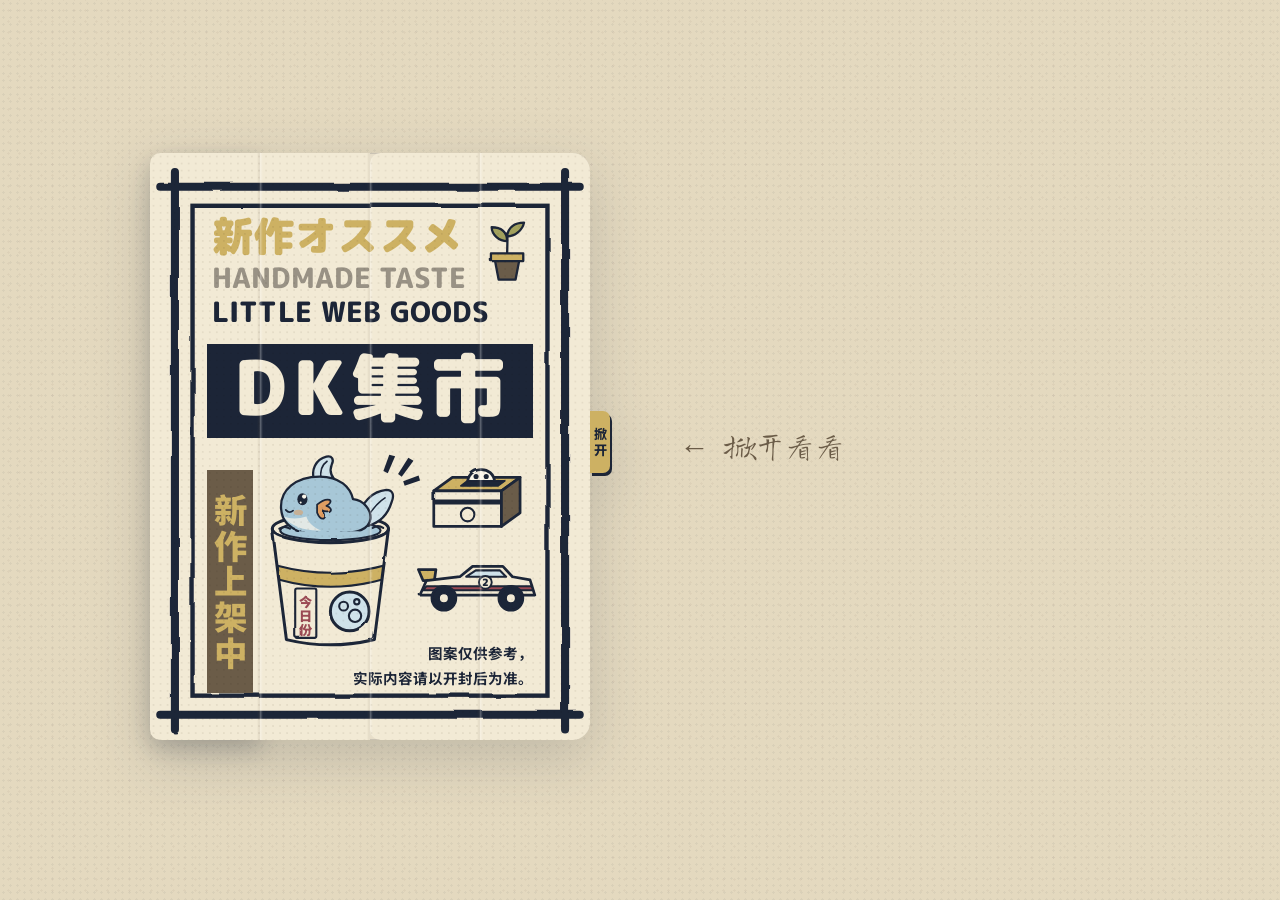
==== site/index.html @ 664a1b5d "Redraw ZUZU cuter: big shiny eye, small smile, blush, softer gill Co-Authored-By: Claude Opus 5.5 <n" ====
<!doctype html>
<html lang="zh-CN">
<head>
<meta charset="utf-8">
<meta name="viewport" content="width=device-width, initial-scale=1, viewport-fit=cover">
<title>DK集市</title>
<meta name="description" content="ZUZU · 庭院日和、冒冒 Peekala、二呜兄弟 · 赛道竞速。">
<meta name="theme-color" content="#E4D9BF">
<meta property="og:type" content="website">
<meta property="og:title" content="DK集市">
<meta property="og:description" content="ZUZU · 庭院日和、冒冒 Peekala、二呜兄弟 · 赛道竞速。">
<link rel="icon" href="favicon.svg" type="image/svg+xml">
<link rel="preconnect" href="https://fonts.googleapis.com">
<link rel="preconnect" href="https://fonts.gstatic.com" crossorigin>
<link rel="stylesheet" href="https://fonts.googleapis.com/css2?family=M+PLUS+Rounded+1c:wght@500;800;900&family=Noto+Sans+SC:wght@400;500;700;900&family=Long+Cang&family=IBM+Plex+Mono:wght@500&display=swap">
<link rel="stylesheet" href="assets/dk.css">
<script src="assets/dk.js" defer></script>
</head>
<body>
<!-- drawings shared by the cover strips and the shelf -->
<svg width="0" height="0" style="position:absolute" aria-hidden="true" focusable="false">
  <defs>
    <filter id="rough" x="-5%" y="-5%" width="110%" height="110%">
      <feTurbulence type="fractalNoise" baseFrequency="0.035" numOctaves="2" seed="7"/>
      <feDisplacementMap in="SourceGraphic" scale="2.2"/>
    </filter>
    <clipPath id="cupclip"><rect x="-20" y="-80" width="200" height="117"/></clipPath>

    <symbol id="mudkip" viewBox="0 0 200 140">
      <g class="s-ink" stroke-width="3.4" stroke-linejoin="round" stroke-linecap="round">
        <path class="f-water2" d="M142 100 C146 78 162 60 184 58 C194 58 196 66 192 76 C186 96 172 108 156 112 Z"/>
        <path class="f-none" stroke-width="2.4" d="M156 98 C164 86 172 76 182 70"/>
        <path class="f-water2" d="M76 46 C70 28 78 12 94 8 C102 6 106 12 102 20 C98 30 102 40 112 48 Z"/>
        <path class="f-none" stroke-width="2.4" d="M86 42 C84 30 88 20 95 15"/>
        <rect class="f-water" x="60" y="110" width="20" height="18" rx="9"/>
        <rect class="f-water" x="96" y="112" width="20" height="16" rx="8"/>
        <rect class="f-water" x="126" y="108" width="20" height="16" rx="8"/>
        <path class="f-water" d="M26 86 C24 58 48 38 84 38 C114 38 130 54 134 72 C150 74 162 88 160 102 C158 116 140 124 118 122 C100 126 70 128 54 120 C36 114 27 102 26 86 Z"/>
        <path class="f-white" stroke="none" d="M30 98 C40 112 60 120 86 119 C74 114 66 106 64 98 C52 102 40 102 30 98 Z" opacity=".7"/>
        <path class="f-gill" stroke-width="2.6" d="M80 80 C86 75 93 71 99 73 C102 75 99 80 94 82 C100 84 103 88 99 91 C95 93 91 91 89 90 C92 94 94 98 90 101 C86 102 82 97 80 92 Z"/>
        <ellipse class="f-gill" stroke="none" cx="52" cy="92" rx="7" ry="4.2" opacity=".55"/>
        <ellipse class="f-ink" stroke="none" cx="58" cy="72" rx="7.6" ry="9"/>
        <circle class="f-white" stroke="none" cx="60.6" cy="68" r="3.2"/>
        <circle class="f-white" stroke="none" cx="55.4" cy="77" r="1.5"/>
        <path class="f-none" stroke-width="2.6" d="M33 88 Q38 94 44 89"/>
      </g>
    </symbol>


    <symbol id="car" viewBox="0 0 160 84">
      <g class="s-ink" stroke-width="3.4" stroke-linejoin="round" stroke-linecap="round">
        <path class="f-must" d="M14 36 L8 22 L30 22 L28 36 Z"/>
        <path class="f-paper" d="M10 54 L18 36 L60 31 L76 18 L114 18 L126 31 L148 35 L154 54 Z"/>
        <path class="f-water2" stroke-width="2.6" d="M68 31 L80 23 L110 23 L118 31 Z"/>
        <path class="f-bean" stroke-width="2.4" d="M18 43 L150 43 L152 48 L14 48 Z"/>
        <circle class="f-paper" stroke-width="2.4" cx="92" cy="38" r="8"/>
        <text x="92" y="42.5" text-anchor="middle" class="f-ink" stroke="none" style="font:900 12px var(--f-round)">2</text>
        <circle class="f-ink" cx="40" cy="58" r="15"/><circle class="f-paper" stroke-width="2" cx="40" cy="58" r="6"/>
        <circle class="f-ink" cx="124" cy="58" r="15"/><circle class="f-paper" stroke-width="2" cx="124" cy="58" r="6"/>
      </g>
    </symbol>

    <symbol id="matchpeek" viewBox="0 0 130 100">
      <g class="s-ink" stroke-width="3.2" stroke-linejoin="round" stroke-linecap="round">
        <path class="f-must" d="M8 46 L30 30 L110 30 L88 46 Z"/>
        <path class="f-white" d="M48 39 C46 16 80 14 80 37 Z"/>
        <circle class="f-ink" stroke="none" cx="58" cy="29" r="3"/><circle class="f-ink" stroke="none" cx="70" cy="29" r="3"/>
        <path class="f-ink" stroke-width="2" d="M40 40 L48 34 L92 34 L84 40 Z"/>
        <path class="f-paper" d="M8 46 H88 V88 H8 Z"/>
        <path class="f-ink" stroke="none" d="M8 56 H88 V62 H8 Z"/>
        <circle class="f-paper" stroke-width="2.4" cx="48" cy="74" r="8"/>
        <path class="f-umber" d="M88 46 L110 30 V72 L88 88 Z"/>
      </g>
    </symbol>

    <symbol id="sprout" viewBox="0 0 60 84">
      <g class="s-ink" stroke-width="3" stroke-linejoin="round" stroke-linecap="round">
        <path class="f-none" d="M30 50 C30 38 31 30 30 20"/>
        <path class="f-leaf" d="M30 30 C20 30 10 22 10 12 C22 12 30 18 30 30 Z"/>
        <path class="f-leaf" d="M30 24 C40 24 50 16 52 6 C40 6 31 12 30 24 Z"/>
        <path class="f-umber" d="M14 54 H46 L41 80 H19 Z"/>
        <path class="f-must" d="M9 46 H51 V56 H9 Z"/>
      </g>
    </symbol>

    <symbol id="sprout-only" viewBox="0 0 60 60">
      <g class="s-ink" stroke-width="3" stroke-linejoin="round" stroke-linecap="round">
        <path class="f-none" d="M30 60 C30 46 31 36 30 24"/>
        <path class="f-leaf" d="M30 36 C20 36 10 28 10 18 C22 18 30 24 30 36 Z"/>
        <path class="f-leaf" d="M30 30 C40 30 50 22 52 12 C40 12 31 18 30 30 Z"/>
      </g>
    </symbol>
  </defs>
</svg>

<main class="wrap">
  <h1 class="sr">DK集市</h1>

  <div class="pad">
    <div class="stage" id="stage">
      <div class="inside" id="inside" inert>
        <ol aria-label="作品">
              <li><button class="pick" type="button" data-key="zuzu" aria-pressed="false"><span class="ico"><svg viewBox="0 0 200 140" aria-hidden="true"><use href="#mudkip"/></svg></span><span><b>庭院日和</b><small>ZUZU</small></span></button></li>
              <li><button class="pick" type="button" data-key="x" aria-pressed="false"><span class="ico"><svg viewBox="0 0 130 100" aria-hidden="true"><use href="#matchpeek"/></svg></span><span><b>冒冒</b><small>PEEKALA</small></span></button></li>
              <li><button class="pick" type="button" data-key="2w" aria-pressed="false"><span class="ico"><svg viewBox="0 0 160 84" aria-hidden="true"><use href="#car"/></svg></span><span><b>二呜兄弟</b><small>RACING</small></span></button></li>
        </ol>
      </div>

      <div class="cover" id="cover">
            <div class="art" id="cover-art" aria-hidden="true">
              <svg class="frame" viewBox="0 0 300 400" preserveAspectRatio="none">
                <g class="rough s-ink f-none" stroke-linecap="round">
                  <path stroke-width="5.5" d="M7 23 H293 M17 13 V393 M283 13 V393 M7 383 H293"/>
                  <rect stroke-width="3" x="29" y="36" width="242" height="334"/>
                </g>
              </svg>
              <p class="a-kicker">新作オススメ</p>
              <p class="a-en1">HANDMADE TASTE</p>
              <p class="a-en2">LITTLE WEB GOODS</p>
              <svg class="a-sprout rough" viewBox="0 0 60 84"><use href="#sprout"/></svg>
              <div class="a-banner"><b>DK集市</b></div>
              <div class="a-tag">新作上架中</div>
              <svg class="a-burst" viewBox="0 0 60 50"><g class="f-ink"><path d="M6 30 L14 8 L22 10 L12 33 Z"/><path d="M26 34 L40 12 L47 16 L31 38 Z"/><path d="M33 44 L54 36 L56 43 L35 50 Z"/></g></svg>
              <svg class="a-cup rough" viewBox="0 -60 160 235">
                <g class="s-ink" stroke-width="3.4" stroke-linejoin="round" stroke-linecap="round">
                  <ellipse class="f-paper" cx="80" cy="34" rx="66" ry="16"/>
                  <ellipse class="f-water" stroke-width="2.4" cx="80" cy="36" rx="57" ry="11"/>
                  <g clip-path="url(#cupclip)"><use class="a-zz" href="#mudkip" x="4" y="-54" width="152" height="106"/></g>
                  <path class="f-none" stroke-width="2.4" d="M22 34 q6 -4 12 0 M128 33 q6 -4 12 0"/>
                  <path class="f-paper" d="M14 34 A66 16 0 0 0 146 34 L130 160 Q80 172 30 160 Z"/>
                  <path class="f-must" stroke-width="2.4" d="M20 76 Q80 92 140 76 L138 92 Q80 108 22 92 Z"/>
                  <rect class="f-paper" stroke-width="2.4" x="40" y="102" width="24" height="56" rx="2"/>
                  <text x="52" y="108" class="f-bean" stroke="none" style="writing-mode:vertical-rl;font:900 15px var(--f-cn);letter-spacing:1px">今日份</text>
                  <circle class="f-water2" cx="102" cy="128" r="22"/>
                  <circle class="f-none" stroke-width="2.4" cx="95" cy="122" r="5"/>
                  <circle class="f-none" stroke-width="2.4" cx="108" cy="133" r="7"/>
                  <circle class="f-none" stroke-width="2.4" cx="110" cy="117" r="3"/>
                </g>
              </svg>
              <svg class="a-match rough" viewBox="0 0 130 100">
                <g class="s-ink" stroke-width="3.2" stroke-linejoin="round" stroke-linecap="round">
                  <path class="f-must" d="M8 46 L30 30 L110 30 L88 46 Z"/>
                  <g class="a-head"><path class="f-white" d="M48 39 C46 16 80 14 80 37 Z"/>
                  <g class="a-eyes"><circle class="f-ink" stroke="none" cx="58" cy="29" r="3"/><circle class="f-ink" stroke="none" cx="70" cy="29" r="3"/></g></g>
                  <path class="f-ink" stroke-width="2" d="M40 40 L48 34 L92 34 L84 40 Z"/>
                  <path class="f-paper" d="M8 46 H88 V88 H8 Z"/>
                  <path class="f-ink" stroke="none" d="M8 56 H88 V62 H8 Z"/>
                  <circle class="f-paper" stroke-width="2.4" cx="48" cy="74" r="8"/>
                  <path class="f-umber" d="M88 46 L110 30 V72 L88 88 Z"/>
                </g>
              </svg>
              <svg class="a-car rough" viewBox="0 0 160 84"><use href="#car"/></svg>
              <p class="a-fine"><span>图案仅供参考，</span><span>实际内容请以开封后为准。</span></p>
              <span class="a-crease" style="left:25%"></span>
              <span class="a-crease" style="left:50%"></span>
              <span class="a-crease" style="left:75%"></span>
            </div>
      </div>
      <button class="pull" id="pull" type="button" aria-controls="inside" aria-expanded="false" aria-label="掀开"><span class="pf" aria-hidden="true">掀开</span><span class="pb" aria-hidden="true">合上</span></button>
    </div>
  </div>

  <section class="info" id="info" aria-live="polite">
    <p class="idle" id="idle"><span class="left">← </span><span class="up">↑ </span>掀开看看</p>
    <div class="detail" id="detail" hidden>
      <button class="goback" id="back" type="button">← 返回</button>
      <p class="no" id="i-no">No.01 / 03</p>
      <h2 id="i-name">庭院日和</h2>
      <p class="en" id="i-en">ZUZU · GARDEN DAYS</p>
      <p class="desc" id="i-desc"></p>
      <ul class="chips" id="i-chips"></ul>
      <a class="go" id="i-link" href="https://zuzu.usdts.de" target="_blank" rel="noopener"><b>开封</b><span id="i-host">zuzu.usdts.de ↗</span></a>
    </div>
    <noscript>
      <div class="nojs">
        <a class="go" href="https://zuzu.usdts.de"><b>庭院日和</b><span>zuzu.usdts.de ↗</span></a>
        <a class="go" href="https://x.usdts.de"><b>冒冒</b><span>x.usdts.de ↗</span></a>
        <a class="go" href="https://2w.usdts.de"><b>二呜兄弟</b><span>2w.usdts.de ↗</span></a>
      </div>
    </noscript>
  </section>
</main>
</body>
</html>
---- site/assets/dk.css ----
/* Layout: one screen — a folding pad cover on the left, the picked project's info beside it. */
:root {
  /* color: retro package print, single deliberate light look */
  --table: #E4D9BF;
  --paper: #F2EAD5;
  --kraft: #D5BE8F;
  --ink: #1C2537;
  --ink-2: #27324B;
  --mustard: #CDB163;
  --gray: #999285;
  --umber: #6B5C48;
  --bean: #9B4B54;
  --water: #A7C7D7;
  --water-2: #CFE2EA;
  --gill: #E09E62;
  --leaf: #A2A15D;
  --white: #FBF7EB;
  /* type */
  --f-cn: "Noto Sans SC", "PingFang SC", "Microsoft YaHei", sans-serif;
  --f-round: "M PLUS Rounded 1c", "Noto Sans SC", "Hiragino Maru Gothic ProN", sans-serif;
  --f-hand: "Long Cang", "Kaiti SC", "STKaiti", cursive;
  --f-mono: "IBM Plex Mono", ui-monospace, "SFMono-Regular", monospace;
  color-scheme: light;
}
* { box-sizing: border-box; }
html { background: var(--table); }
body {
  background: var(--table);
  color: var(--ink);
  font-family: var(--f-cn);
  font-size: 15px;
  line-height: 1.6;
  background-image:
    radial-gradient(rgba(28,37,55,.05) 1px, transparent 1.2px),
    radial-gradient(rgba(107,92,72,.06) 1px, transparent 1.2px);
  background-size: 7px 7px, 11px 11px;
  background-position: 0 0, 3px 5px;
}
a { color: inherit; }

/* svg paint helpers (used inside symbols too) */
.s-ink { stroke: var(--ink); }
.f-ink { fill: var(--ink); } .f-paper { fill: var(--paper); } .f-water { fill: var(--water); }
.f-water2 { fill: var(--water-2); } .f-gill { fill: var(--gill); } .f-must { fill: var(--mustard); }
.f-umber { fill: var(--umber); } .f-leaf { fill: var(--leaf); } .f-white { fill: var(--white); }
.f-bean { fill: var(--bean); } .f-none { fill: none; } .f-kraft { fill: var(--kraft); }
.rough { filter: url(#rough); }
.stage { position: relative; width: 100%; aspect-ratio: 3 / 4; container-type: inline-size; perspective: 2200px; }
.inside {
  position: absolute; inset: 0; background: var(--paper);
  border-radius: 2.8cqw 4cqw 4cqw 2.8cqw;
  box-shadow: inset 0 0 0 1px rgba(28,37,55,.15), inset 0 0 40px rgba(107,92,72,.18);
  padding: 9cqw 7cqw 7cqw 31cqw;
  display: flex; flex-direction: column; gap: 3.2cqw;
}
.cover { position: absolute; inset: 0; transform-style: preserve-3d; cursor: pointer; }
.cover > .art { box-shadow: 0 2cqw 5cqw rgba(28,37,55,.25); }
.seg { position: absolute; top: 0; left: 0; width: 25%; height: 100%; transform-style: preserve-3d; transform-origin: left center; transition: transform 1s cubic-bezier(.65,.02,.25,1); }
.seg .seg { left: 100%; width: 100%; }
.face { position: absolute; inset: 0; overflow: hidden; backface-visibility: hidden; -webkit-backface-visibility: hidden; }
.face .art { width: 400%; }
.s0 > .front { border-radius: 2.4cqw 0 0 2.4cqw; box-shadow: 0 2cqw 5cqw rgba(28,37,55,.22); }
.s3 > .front { border-radius: 0 4cqw 4cqw 0; }
.back {
  transform: rotateY(180deg); background: var(--ink-2);
  background-image: repeating-linear-gradient(90deg, rgba(255,255,255,.035) 0 2px, transparent 2px 5px);
  display: grid; place-items: center;
  box-shadow: inset -1px 0 0 rgba(255,255,255,.12);
}
.back span { writing-mode: vertical-rl; font-family: var(--f-round); font-weight: 900; color: var(--mustard); font-size: 7cqw; letter-spacing: .3em; opacity: .9; }
.s1 > .back, .s2 > .back { border-radius: 0; }
.s3 > .back { border-radius: 2.4cqw 0 0 2.4cqw; box-shadow: 1.5cqw 2cqw 4cqw rgba(28,37,55,.35); }
.stage.open .s1 { transform: translateZ(2px) rotateY(-180deg); }
.stage.open .s2 { transform: translateZ(-2px) rotateY(180deg); transition-delay: .12s; }
.stage.open .s3 { transform: translateZ(2px) rotateY(-180deg); transition-delay: .24s; }
.stage:not(.open) .s1 { transition-delay: .24s; }
.stage:not(.open) .s2 { transition-delay: .12s; }

/* the tab is part of the cover: it hangs off the last strip's free edge and folds over with it.
   Front face reads 掀开; once folded the back face (合上) shows, now on the pad's left edge. */
.pull {
  position: absolute; left: 100%; top: 44%; width: 4.6cqw; height: 14cqw; padding: 0; border: 0; background: none;
  cursor: pointer; transform-style: preserve-3d;
}
.pull > span {
  position: absolute; inset: 0; display: grid; place-items: center; backface-visibility: hidden; -webkit-backface-visibility: hidden;
  background: var(--mustard); color: var(--ink); font: 800 3cqw/1 var(--f-round); writing-mode: vertical-rl; letter-spacing: .25em;
  transition: transform .2s;
}
.pull .pf { border-radius: 0 1.6cqw 1.6cqw 0; box-shadow: 2px 3px 0 var(--ink); }
.pull .pb { transform: rotateY(180deg); border-radius: 1.6cqw 0 0 1.6cqw; box-shadow: -2px 3px 0 var(--ink); }
.pull:hover .pf { transform: translateX(3px); }
.pull:hover .pb { transform: rotateY(180deg) translateX(-3px); }

/* cover artwork: every size in cqw so the four cloned strips match */
.art { position: absolute; top: 0; left: 0; width: 100%; height: 100%; container-type: inline-size; background: var(--paper); overflow: hidden; font-family: var(--f-round); }
.art::after { /* paper grain */
  content: ""; position: absolute; inset: 0; pointer-events: none;
  background-image: radial-gradient(rgba(107,92,72,.09) 1px, transparent 1.3px); background-size: 1.6cqw 1.6cqw; mix-blend-mode: multiply;
}
.art > * { position: absolute; }
.art .frame { inset: 0; width: 100%; height: 100%; }
.a-kicker { left: 14%; top: 10.6%; margin: 0; color: var(--mustard); font-weight: 900; font-size: 9.4cqw; letter-spacing: .02em; line-height: 1; }
.a-en1 { left: 14%; top: 19%; margin: 0; color: var(--gray); font-weight: 800; font-size: 6.3cqw; line-height: 1; letter-spacing: .01em; }
.a-en2 { left: 14%; top: 24.8%; margin: 0; color: var(--ink); font-weight: 800; font-size: 6.3cqw; line-height: 1; letter-spacing: .01em; }
.a-banner { left: 13%; right: 13%; top: 32.5%; height: 16%; background: var(--ink); display: flex; align-items: center; justify-content: center; gap: 3cqw; }
.a-banner b { color: var(--paper); font-weight: 900; font-size: 17cqw; line-height: 1; letter-spacing: .08em; margin-right: -.08em; transform: translateY(-.04em); white-space: nowrap; }
.a-sprout { right: 13.5%; top: 11%; width: 10.5%; }
.a-tag { left: 13%; top: 54%; width: 10.5%; height: 38%; background: var(--umber); color: var(--mustard); writing-mode: vertical-rl; font-family: var(--f-cn); font-weight: 900; font-size: 7.6cqw; display: flex; align-items: center; justify-content: center; letter-spacing: .08em; }
.a-burst { left: 52%; top: 50.5%; width: 10%; }
.a-cup { left: 25%; top: 50%; width: 32%; }
.a-match { right: 12%; top: 51%; width: 25%; }
.a-car { right: 11.5%; top: 68%; width: 29%; }
.a-fine { right: 13%; bottom: 8.4%; margin: 0; text-align: right; font-family: var(--f-cn); font-weight: 700; font-size: 3.3cqw; line-height: 1.7; color: var(--ink); }
.a-fine span { display: block; }
/* idle motion on the cover. All four strips are cloned in the same frame, so their animations share a clock
   and anything crossing a fold line stays in step. Paused while the pad is open (the art is folded away). */
.a-banner { overflow: hidden; }
.a-banner::after {
  content: ""; position: absolute; top: 0; bottom: 0; left: 0; width: 22%; pointer-events: none;
  background: linear-gradient(100deg, transparent, rgba(242,234,213,.28) 50%, transparent);
  transform: translateX(-130%); animation: shine 6s ease-in-out 1.2s infinite;
}
@keyframes shine { 0% { transform: translateX(-130%); } 30%, 100% { transform: translateX(480%); } }

.a-sprout { transform-origin: 50% 95%; animation: sway 3.8s ease-in-out infinite; }
@keyframes sway { 0%, 100% { transform: rotate(-3deg); } 50% { transform: rotate(3deg); } }

.a-zz { animation: duck 7s cubic-bezier(.4,0,.2,1) 2s infinite; }   /* ZUZU ducks into the cup and pops back */
@keyframes duck { 0%, 100% { transform: translateY(0); } 8%, 22% { transform: translateY(30px); } 28% { transform: translateY(-5px); } 33% { transform: translateY(0); } }

.a-head { animation: hop 5s ease-in-out .6s infinite; }
@keyframes hop { 0%, 100% { transform: translateY(0); } 6% { transform: translateY(-5px); } 12% { transform: translateY(0); } 16% { transform: translateY(-2px); } 20% { transform: translateY(0); } }
.a-eyes circle { transform-box: fill-box; transform-origin: center; animation: blink 4.2s 1.5s infinite; }
@keyframes blink { 0%, 90%, 100% { transform: scaleY(1); } 94% { transform: scaleY(.1); } }

.a-burst { transform-origin: 20% 80%; animation: pop 1.6s steps(1) infinite; }
@keyframes pop { 0%, 100% { transform: scale(1); } 50% { transform: scale(1.12) rotate(-4deg); } }

.a-car { transform-origin: 30% 90%; animation: rev 5.5s ease-in-out 3s infinite; }
@keyframes rev {
  0%, 100% { transform: none; }
  4% { transform: translateY(-.5cqw); } 8% { transform: none; } 12% { transform: translateY(-.5cqw); } 16% { transform: none; }
  22% { transform: translateX(-.8cqw) rotate(-3deg); } 30% { transform: translateX(1.4cqw) rotate(1deg); } 40% { transform: none; }
}
.stage.open .art, .stage.open .art *, .stage.open .art *::after { animation-play-state: paused; }

.a-crease { top: 0; bottom: 0; width: 1.4cqw; transform: translateX(-50%); pointer-events: none;
  background: linear-gradient(90deg, transparent, rgba(107,92,72,.12) 40%, rgba(255,255,255,.3) 55%, transparent); }

/* ---------- page ---------- */
body {
  margin: 0; min-height: 100vh; min-height: 100svh; display: grid; place-items: center;
  padding: 40px max(16px, env(safe-area-inset-right, 0px)) 48px max(16px, env(safe-area-inset-left, 0px));
}
.wrap {
  width: 100%; max-width: 980px; display: grid; align-items: center;
  grid-template-columns: minmax(0, 440px) minmax(0, 1fr); gap: clamp(40px, 7vw, 96px);
}
.sr { position: absolute; width: 1px; height: 1px; overflow: hidden; clip-path: inset(50%); white-space: nowrap; }
:focus-visible { outline: 3px dashed var(--bean); outline-offset: 4px; }

/* ---------- pad ---------- */
.pad { position: relative; width: 100%; }
.stage { filter: drop-shadow(0 18px 28px rgba(28,37,55,.18)); }
.inside { padding: 8cqw 6cqw 8cqw 31cqw; justify-content: center; gap: 0; }
.inside ol { list-style: none; margin: 0; padding: 0; display: grid; gap: 3.4cqw; }
.pick {
  width: 100%; display: grid; grid-template-columns: 17cqw minmax(0, 1fr); align-items: center; gap: 3.4cqw;
  padding: 2.6cqw 3cqw; border: .7cqw solid var(--ink); border-radius: 2.4cqw; background: var(--white);
  font: inherit; color: inherit; text-align: left; cursor: pointer;
  box-shadow: .9cqw 1.1cqw 0 rgba(28,37,55,.16);
  transition: transform .3s cubic-bezier(.3,1.6,.5,1), background .2s, color .2s;
}
.pick:hover { transform: translateX(1.2cqw) rotate(-.6deg); }
.pick .ico { display: grid; place-items: center; height: 12cqw; background: var(--paper); border: .5cqw solid var(--ink); border-radius: 1.6cqw; }
.pick .ico svg { width: 86%; height: 86%; }
.pick b { display: block; font-size: 4.4cqw; font-weight: 900; line-height: 1.2; }
.pick small { display: block; font-family: var(--f-round); font-weight: 800; font-size: 2.6cqw; letter-spacing: .12em; color: var(--umber); }
.pick[aria-pressed="true"] { background: var(--ink); color: var(--paper); }
.pick[aria-pressed="true"] small { color: var(--mustard); }

/* ---------- info beside the pad ---------- */
.info { min-width: 0; }
.idle { margin: 0; font-family: var(--f-hand); font-size: 30px; color: var(--umber); }
.idle .up { display: none; }
.detail[hidden], .idle[hidden] { display: none; }
.detail { display: grid; gap: 14px; justify-items: start; }
.detail.in { animation: in .45s cubic-bezier(.2,.8,.3,1); }
@keyframes in { from { opacity: 0; transform: translateY(10px); } }
.no { margin: 0; font-family: var(--f-mono); font-size: 12px; letter-spacing: .12em; color: var(--umber); }
.detail h2 { margin: 0; font-size: clamp(36px, 5vw, 52px); font-weight: 900; line-height: 1.1; letter-spacing: .04em; }
.en { margin: -6px 0 0; font-family: var(--f-round); font-weight: 800; font-size: 13px; letter-spacing: .16em; color: var(--gray); }
.desc { margin: 4px 0 0; font-size: 16px; line-height: 1.7; max-width: 26em; text-wrap: pretty; }
.chips { display: flex; gap: 8px; flex-wrap: wrap; margin: 0; padding: 0; list-style: none; }
.chips li { font-size: 12px; font-weight: 700; padding: 1px 10px 2px; border: 1.5px solid var(--ink); border-radius: 999px; }
.go {
  margin-top: 10px; display: inline-flex; align-items: center; gap: 14px; text-decoration: none;
  background: var(--ink); color: var(--paper); padding: 12px 18px; border-radius: 3px;
  box-shadow: 4px 5px 0 var(--mustard); transition: transform .2s, box-shadow .2s;
}
.go b { font-size: 16px; font-weight: 900; letter-spacing: .3em; margin-right: -.3em; }
.go span { font-family: var(--f-mono); font-size: 13px; color: var(--mustard); }
.go:hover { transform: translate(-2px, -2px); box-shadow: 6px 7px 0 var(--mustard); }
.nojs { display: grid; gap: 8px; margin-top: 16px; }

/* ---------- small screens ---------- */
.goback { display: none; }

@media (max-width: 820px) {
  .wrap { grid-template-columns: minmax(0, 1fr); justify-items: center; gap: 28px; }
  .pad { max-width: 420px; padding-inline: 14px; }
  .info { width: 100%; max-width: 420px; }
  .idle { text-align: center; }
  .idle .up { display: inline; }
  .idle .left { display: none; }

  /* the pad screen holds both views: the list, and one item's page */
  .inside:not(.reading) .detail, .inside.reading ol { display: none; }
  .inside ol { animation: in .35s cubic-bezier(.2,.8,.3,1); }
  .inside .detail { gap: 2.4cqw; }
  .inside .goback {
    display: inline-flex; margin: 0 0 3cqw -1.2cqw; padding: 1.2cqw; border: 0; background: none; cursor: pointer;
    font: 800 3.6cqw/1 var(--f-round); letter-spacing: .06em; color: var(--umber);
  }
  .inside .no { font-size: 2.8cqw; }
  .inside .detail h2 { font-size: 9.5cqw; }
  .inside .en { margin-top: -1.2cqw; font-size: 2.9cqw; }
  .inside .desc { margin-top: 1cqw; font-size: 4cqw; line-height: 1.6; }
  .inside .chips { gap: 1.6cqw; }
  .inside .chips li { font-size: 3cqw; padding: .2cqw 2.4cqw .5cqw; border-width: .4cqw; }
  .inside .go { margin-top: 3cqw; gap: 3cqw; padding: 3cqw 4cqw; box-shadow: 1cqw 1.2cqw 0 var(--mustard); }
  .inside .go b { font-size: 4cqw; }
  .inside .go span { font-size: 3cqw; }
}
@media (prefers-reduced-motion: reduce) {
  *, *::before, *::after { transition-duration: .01ms !important; animation: none !important; }
}

/* once open, only the folded strips (their backs) catch clicks; the screen underneath is free */
.stage.open .cover { pointer-events: none; }
.stage.open .back { pointer-events: auto; }

.stage.open .pull { pointer-events: auto; }

/* the two inner layers that end up in the folded stack (strip 1's back, strip 2's front) keep the same rounded
   corners on their hinge side at all times, so no square paper corner shows while folding or unfolding.
   When closed, one faces away and the other only uncovers same-colour paper, so it is invisible. */
.s1 > .back, .s2 > .front { border-radius: 2.4cqw 0 0 2.4cqw; }
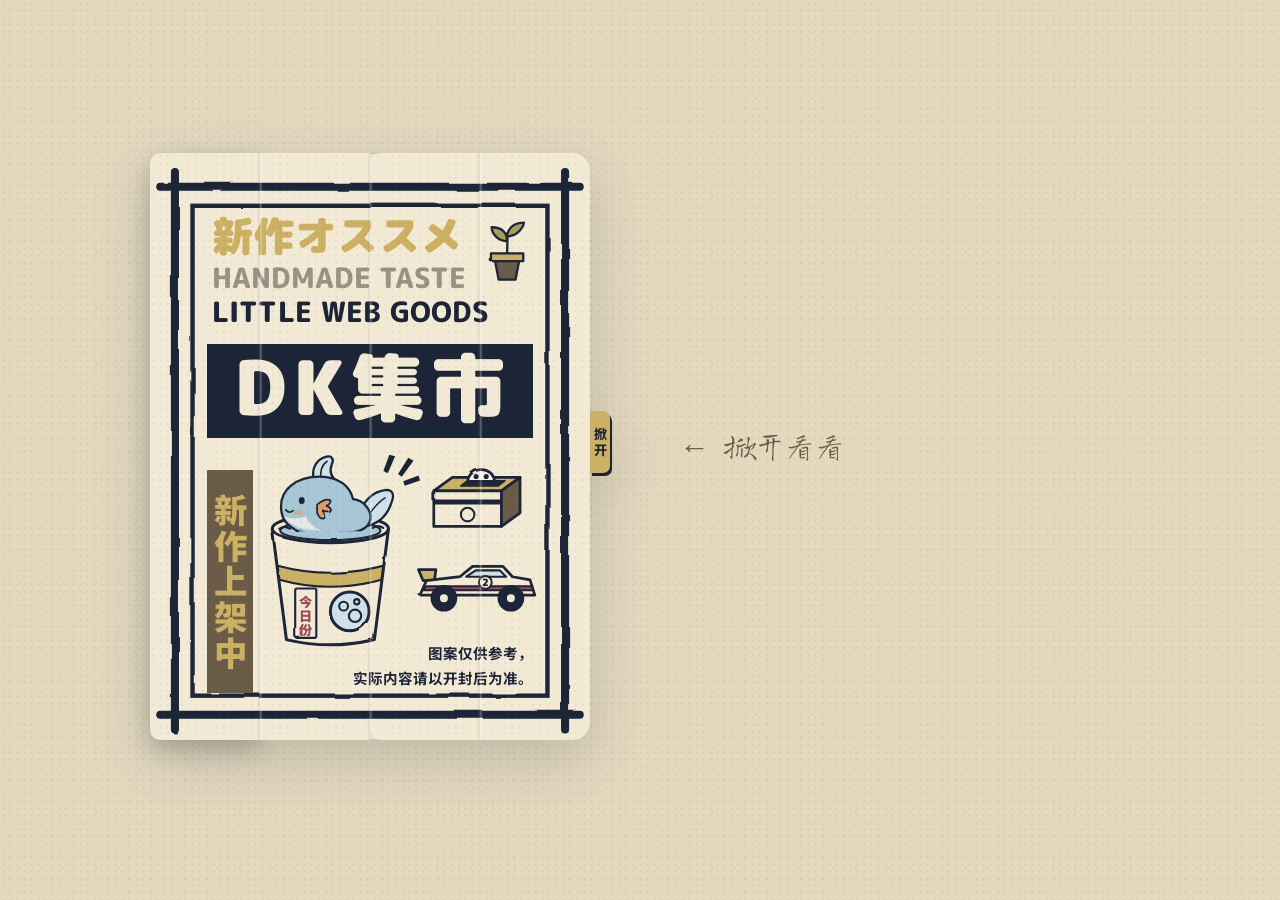
==== commit 56c23e54: "ZUZU: plain bean eye instead of highlighted eye Co-Authored-By: Claude Opus 5.5 <noreply@anthropic.c" ====
--- a/site/index.html
+++ b/site/index.html
@@ -39,9 +39,7 @@
         <path class="f-white" stroke="none" d="M30 98 C40 112 60 120 86 119 C74 114 66 106 64 98 C52 102 40 102 30 98 Z" opacity=".7"/>
         <path class="f-gill" stroke-width="2.6" d="M80 80 C86 75 93 71 99 73 C102 75 99 80 94 82 C100 84 103 88 99 91 C95 93 91 91 89 90 C92 94 94 98 90 101 C86 102 82 97 80 92 Z"/>
         <ellipse class="f-gill" stroke="none" cx="52" cy="92" rx="7" ry="4.2" opacity=".55"/>
-        <ellipse class="f-ink" stroke="none" cx="58" cy="72" rx="7.6" ry="9"/>
-        <circle class="f-white" stroke="none" cx="60.6" cy="68" r="3.2"/>
-        <circle class="f-white" stroke="none" cx="55.4" cy="77" r="1.5"/>
+        <ellipse class="f-ink" stroke="none" cx="57" cy="74" rx="4.4" ry="5.4"/>
         <path class="f-none" stroke-width="2.6" d="M33 88 Q38 94 44 89"/>
       </g>
     </symbol>
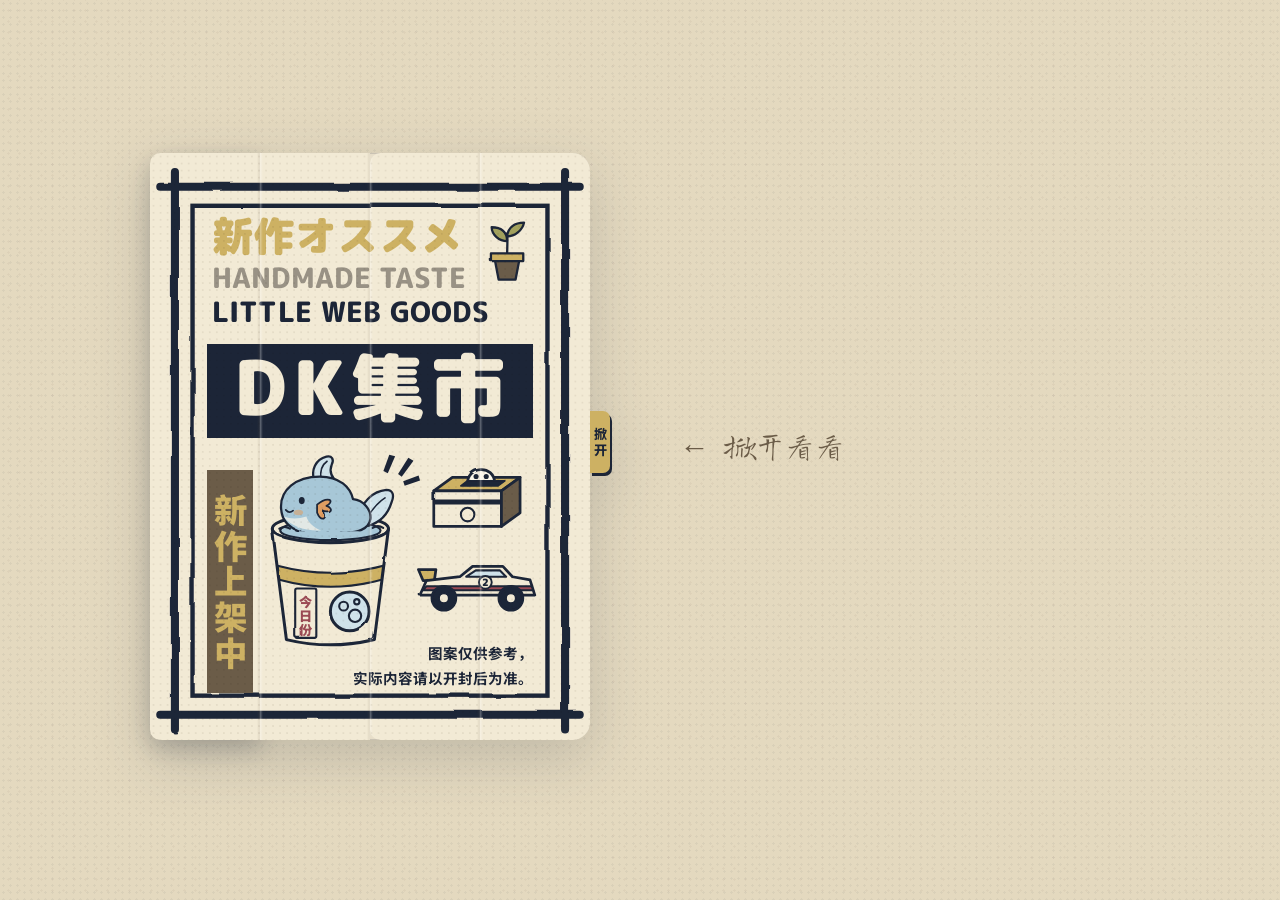
==== commit f9cf9333: "Cup: draw rim ripples under ZUZU Co-Authored-By: Claude Opus 5.5 <noreply@anthropic.com>" ====
--- a/site/index.html
+++ b/site/index.html
@@ -123,8 +123,8 @@
                 <g class="s-ink" stroke-width="3.4" stroke-linejoin="round" stroke-linecap="round">
                   <ellipse class="f-paper" cx="80" cy="34" rx="66" ry="16"/>
                   <ellipse class="f-water" stroke-width="2.4" cx="80" cy="36" rx="57" ry="11"/>
+                  <path class="f-none" stroke-width="2.4" d="M22 34 q6 -4 12 0 M128 33 q6 -4 12 0"/>
                   <g clip-path="url(#cupclip)"><use class="a-zz" href="#mudkip" x="4" y="-54" width="152" height="106"/></g>
-                  <path class="f-none" stroke-width="2.4" d="M22 34 q6 -4 12 0 M128 33 q6 -4 12 0"/>
                   <path class="f-paper" d="M14 34 A66 16 0 0 0 146 34 L130 160 Q80 172 30 160 Z"/>
                   <path class="f-must" stroke-width="2.4" d="M20 76 Q80 92 140 76 L138 92 Q80 108 22 92 Z"/>
                   <rect class="f-paper" stroke-width="2.4" x="40" y="102" width="24" height="56" rx="2"/>
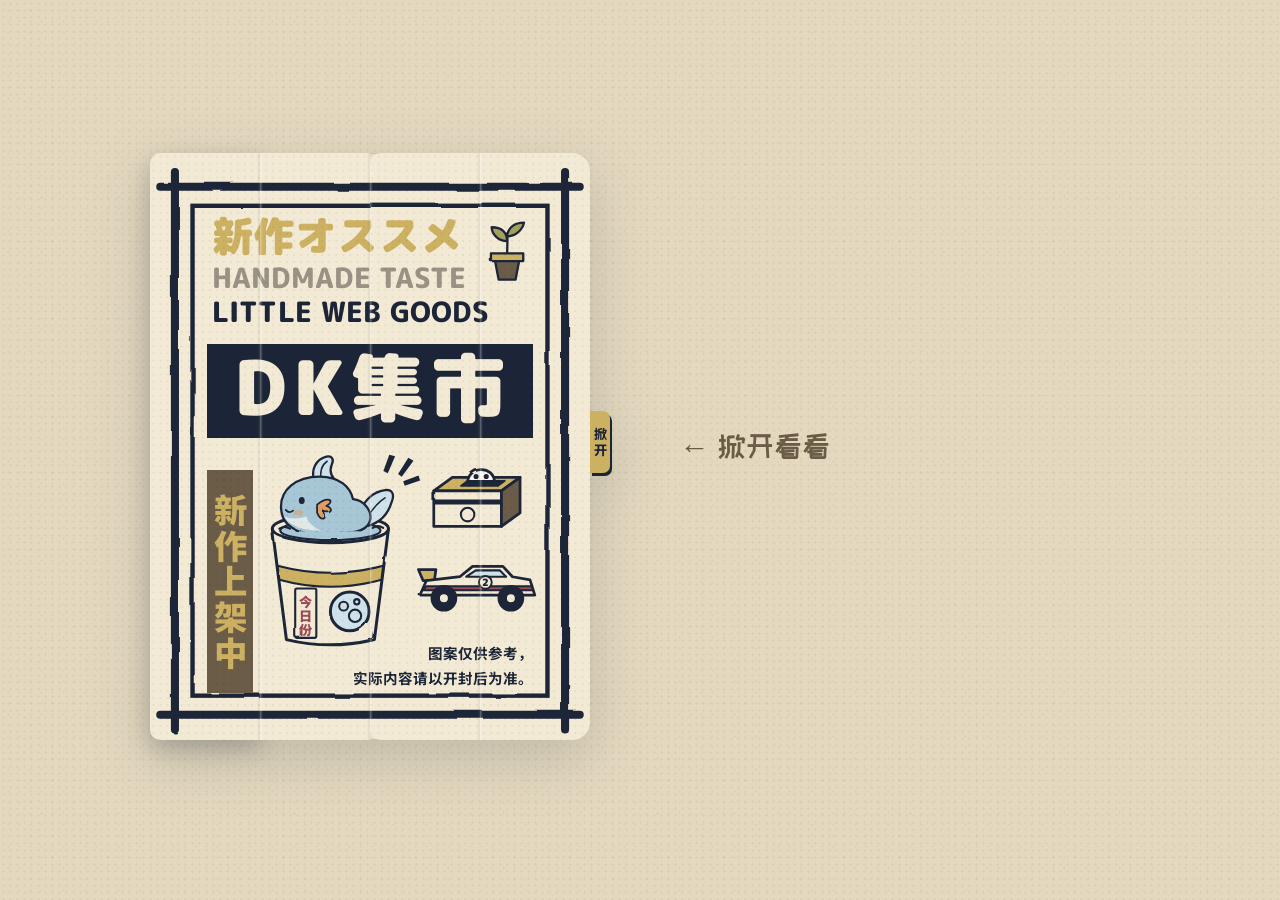
==== commit e22c947a: "Use ZCOOL KuaiLe for the handwritten lines Co-Authored-By: Claude Opus 5.5 <noreply@anthropic.com>" ====
--- a/site/index.html
+++ b/site/index.html
@@ -12,7 +12,7 @@
 <link rel="icon" href="favicon.svg" type="image/svg+xml">
 <link rel="preconnect" href="https://fonts.googleapis.com">
 <link rel="preconnect" href="https://fonts.gstatic.com" crossorigin>
-<link rel="stylesheet" href="https://fonts.googleapis.com/css2?family=M+PLUS+Rounded+1c:wght@500;800;900&family=Noto+Sans+SC:wght@400;500;700;900&family=Long+Cang&family=IBM+Plex+Mono:wght@500&display=swap">
+<link rel="stylesheet" href="https://fonts.googleapis.com/css2?family=M+PLUS+Rounded+1c:wght@500;800;900&family=Noto+Sans+SC:wght@400;500;700;900&family=ZCOOL+KuaiLe&family=IBM+Plex+Mono:wght@500&display=swap">
 <link rel="stylesheet" href="assets/dk.css">
 <script src="assets/dk.js" defer></script>
 </head>
@@ -98,9 +98,9 @@
     <div class="stage" id="stage">
       <div class="inside" id="inside" inert>
         <ol aria-label="作品">
-              <li><button class="pick" type="button" data-key="zuzu" aria-pressed="false"><span class="ico"><svg viewBox="0 0 200 140" aria-hidden="true"><use href="#mudkip"/></svg></span><span><b>庭院日和</b><small>ZUZU</small></span></button></li>
-              <li><button class="pick" type="button" data-key="x" aria-pressed="false"><span class="ico"><svg viewBox="0 0 130 100" aria-hidden="true"><use href="#matchpeek"/></svg></span><span><b>冒冒</b><small>PEEKALA</small></span></button></li>
-              <li><button class="pick" type="button" data-key="2w" aria-pressed="false"><span class="ico"><svg viewBox="0 0 160 84" aria-hidden="true"><use href="#car"/></svg></span><span><b>二呜兄弟</b><small>RACING</small></span></button></li>
+              <li><button class="pick" type="button" data-key="zuzu" aria-pressed="false"><span class="ico"><svg preserveAspectRatio="xMidYMax meet" viewBox="0 0 200 140" aria-hidden="true"><use href="#mudkip"/></svg></span><span><b>庭院日和</b><small>ZUZU</small></span></button></li>
+              <li><button class="pick" type="button" data-key="x" aria-pressed="false"><span class="ico"><svg preserveAspectRatio="xMidYMax meet" viewBox="0 0 130 100" aria-hidden="true"><use href="#matchpeek"/></svg></span><span><b>冒冒</b><small>PEEKALA</small></span></button></li>
+              <li><button class="pick" type="button" data-key="2w" aria-pressed="false"><span class="ico"><svg preserveAspectRatio="xMidYMax meet" viewBox="0 0 160 84" aria-hidden="true"><use href="#car"/></svg></span><span><b>二呜兄弟</b><small>RACING</small></span></button></li>
         </ol>
       </div>
 
--- a/site/assets/dk.css
+++ b/site/assets/dk.css
@@ -18,7 +18,7 @@
   /* type */
   --f-cn: "Noto Sans SC", "PingFang SC", "Microsoft YaHei", sans-serif;
   --f-round: "M PLUS Rounded 1c", "Noto Sans SC", "Hiragino Maru Gothic ProN", sans-serif;
-  --f-hand: "Long Cang", "Kaiti SC", "STKaiti", cursive;
+  --f-hand: "ZCOOL KuaiLe", "Hannotate SC", "Kaiti SC", cursive;
   --f-mono: "IBM Plex Mono", ui-monospace, "SFMono-Regular", monospace;
   color-scheme: light;
 }
@@ -164,34 +164,69 @@
 .pad { position: relative; width: 100%; }
 .stage { filter: drop-shadow(0 18px 28px rgba(28,37,55,.18)); }
 .inside { padding: 8cqw 6cqw 8cqw 31cqw; justify-content: center; gap: 0; }
-.inside ol { list-style: none; margin: 0; padding: 0; display: grid; gap: 3.4cqw; }
+/* the screen is a little shop shelf: each work stands on a plank, its name on a price card beside it */
+.inside ol {
+  list-style: none; margin: 0; padding: 0 2.6cqw; display: grid; counter-reset: shelf;
+  background: #E8DBBA; border: .7cqw solid var(--ink); border-radius: 1.6cqw;
+  box-shadow: inset 0 2.4cqw 3cqw -1cqw rgba(107,92,72,.25), 1cqw 1.2cqw 0 rgba(28,37,55,.14);
+}
+.inside ol > li { counter-increment: shelf; padding-top: 6cqw; }
+.inside ol > li::after { /* plank: top face, then its front edge */
+  content: ""; display: block; height: 3.2cqw; margin: 0 -2.6cqw;
+  background: linear-gradient(var(--kraft) 0 45%, var(--umber) 45%); border-block: .6cqw solid var(--ink);
+  box-shadow: 0 1.6cqw 1.2cqw -.6cqw rgba(107,92,72,.35);
+}
+.inside ol > li:last-child::after { border-bottom: 0; border-radius: 0 0 1cqw 1cqw; box-shadow: none; }
 .pick {
-  width: 100%; display: grid; grid-template-columns: 17cqw minmax(0, 1fr); align-items: center; gap: 3.4cqw;
-  padding: 2.6cqw 3cqw; border: .7cqw solid var(--ink); border-radius: 2.4cqw; background: var(--white);
+  width: 100%; display: grid; grid-template-columns: 23cqw minmax(0, 1fr); align-items: end; gap: 3cqw;
+  margin-bottom: -.2cqw; padding: 0 1cqw; border: 0; background: none;
   font: inherit; color: inherit; text-align: left; cursor: pointer;
-  box-shadow: .9cqw 1.1cqw 0 rgba(28,37,55,.16);
-  transition: transform .3s cubic-bezier(.3,1.6,.5,1), background .2s, color .2s;
-}
-.pick:hover { transform: translateX(1.2cqw) rotate(-.6deg); }
-.pick .ico { display: grid; place-items: center; height: 12cqw; background: var(--paper); border: .5cqw solid var(--ink); border-radius: 1.6cqw; }
-.pick .ico svg { width: 86%; height: 86%; }
-.pick b { display: block; font-size: 4.4cqw; font-weight: 900; line-height: 1.2; }
-.pick small { display: block; font-family: var(--f-round); font-weight: 800; font-size: 2.6cqw; letter-spacing: .12em; color: var(--umber); }
-.pick[aria-pressed="true"] { background: var(--ink); color: var(--paper); }
-.pick[aria-pressed="true"] small { color: var(--mustard); }
+}
+.pick .ico { display: block; height: 17cqw; transform-origin: 50% 100%; transition: transform .35s cubic-bezier(.3,1.6,.5,1); }
+.pick .ico svg { display: block; width: 100%; height: 100%; filter: drop-shadow(.4cqw .3cqw 0 rgba(107,92,72,.3)); }
+.pick > span:last-child { /* price card standing on the plank */
+  justify-self: start; position: relative; margin-bottom: .2cqw; padding: 1.2cqw 2.6cqw 1.6cqw;
+  background: var(--white); border: .5cqw solid var(--ink); border-radius: .8cqw;
+  box-shadow: .7cqw .7cqw 0 rgba(28,37,55,.16);
+  transform: rotate(-2deg); transform-origin: 0 100%; transition: transform .3s cubic-bezier(.3,1.6,.5,1), background .2s, color .2s;
+}
+.pick > span:last-child::before {
+  content: "No.0" counter(shelf); display: block; margin-bottom: .6cqw;
+  font: 600 2.2cqw/1 var(--f-mono); letter-spacing: .1em; color: var(--bean);
+}
+.pick:hover .ico { transform: translateY(-1.8cqw) rotate(-4deg); }
+.pick:hover > span:last-child { transform: rotate(0deg); }
+.pick b { display: block; font-size: 4.4cqw; font-weight: 900; line-height: 1.2; white-space: nowrap; }
+.pick small { display: block; font-family: var(--f-round); font-weight: 800; font-size: 2.4cqw; letter-spacing: .12em; color: var(--umber); }
+.pick[aria-pressed="true"] > span:last-child { background: var(--ink); color: var(--paper); }
+.pick[aria-pressed="true"] > span:last-child::before, .pick[aria-pressed="true"] small { color: var(--mustard); }
 
 /* ---------- info beside the pad ---------- */
 .info { min-width: 0; }
 .idle { margin: 0; font-family: var(--f-hand); font-size: 30px; color: var(--umber); }
 .idle .up { display: none; }
 .detail[hidden], .idle[hidden] { display: none; }
-.detail { display: grid; gap: 14px; justify-items: start; }
-.detail.in { animation: in .45s cubic-bezier(.2,.8,.3,1); }
+/* the picked work's details: a sticky note taped up beside the pad */
+.detail {
+  --note: #F3E5A8;
+  position: relative; display: grid; gap: 14px; justify-items: start; max-width: 400px;
+  padding: 40px 32px 32px; background: var(--note); border-radius: 2px 2px 18px 2px / 2px 2px 8px 2px;
+  background-image: radial-gradient(rgba(107,92,72,.08) 1px, transparent 1.3px); background-size: 7px 7px;
+  box-shadow: 0 1px 1px rgba(107,92,72,.2), 10px 18px 22px -14px rgba(28,37,55,.45);
+  transform: rotate(-1.6deg);
+}
+.detail::before { /* tape */
+  content: ""; position: absolute; top: -13px; left: 50%; width: 104px; height: 28px; translate: -50% 0; rotate: 3deg;
+  background: rgba(213,190,143,.6); box-shadow: 0 1px 2px rgba(28,37,55,.12);
+  -webkit-mask: linear-gradient(90deg, transparent 0 2px, #000 2px calc(100% - 2px), transparent 0);
+}
+.detail.in { animation: stick .5s cubic-bezier(.2,.8,.3,1); }
+@keyframes stick { from { opacity: 0; transform: translateY(-14px) rotate(-6deg) scale(1.03); } }
 @keyframes in { from { opacity: 0; transform: translateY(10px); } }
 .no { margin: 0; font-family: var(--f-mono); font-size: 12px; letter-spacing: .12em; color: var(--umber); }
 .detail h2 { margin: 0; font-size: clamp(36px, 5vw, 52px); font-weight: 900; line-height: 1.1; letter-spacing: .04em; }
 .en { margin: -6px 0 0; font-family: var(--f-round); font-weight: 800; font-size: 13px; letter-spacing: .16em; color: var(--gray); }
-.desc { margin: 4px 0 0; font-size: 16px; line-height: 1.7; max-width: 26em; text-wrap: pretty; }
+.desc { margin: 2px 0 0; font-family: var(--f-hand); font-size: 20px; line-height: 1.6; letter-spacing: .03em; color: var(--ink-2); max-width: 26em; text-wrap: pretty; }
 .chips { display: flex; gap: 8px; flex-wrap: wrap; margin: 0; padding: 0; list-style: none; }
 .chips li { font-size: 12px; font-weight: 700; padding: 1px 10px 2px; border: 1.5px solid var(--ink); border-radius: 999px; }
 .go {
@@ -218,15 +253,17 @@
   /* the pad screen holds both views: the list, and one item's page */
   .inside:not(.reading) .detail, .inside.reading ol { display: none; }
   .inside ol { animation: in .35s cubic-bezier(.2,.8,.3,1); }
-  .inside .detail { gap: 2.4cqw; }
+  .inside .detail { gap: 2.4cqw; max-width: none; margin-top: 9cqw; padding: 8cqw 6cqw 6.5cqw; transform: rotate(-1.2deg);
+    background-size: 1.6cqw 1.6cqw; box-shadow: 0 .3cqw .3cqw rgba(107,92,72,.2), 2cqw 3.4cqw 4cqw -2.6cqw rgba(28,37,55,.5); }
+  .inside .detail::before { top: -2.8cqw; width: 22cqw; height: 6cqw; left: 62%; }
   .inside .goback {
-    display: inline-flex; margin: 0 0 3cqw -1.2cqw; padding: 1.2cqw; border: 0; background: none; cursor: pointer;
+    display: inline-flex; position: absolute; top: -10.5cqw; left: -1.2cqw; rotate: 1.2deg; padding: 1.2cqw; border: 0; background: none; cursor: pointer;
     font: 800 3.6cqw/1 var(--f-round); letter-spacing: .06em; color: var(--umber);
   }
   .inside .no { font-size: 2.8cqw; }
   .inside .detail h2 { font-size: 9.5cqw; }
   .inside .en { margin-top: -1.2cqw; font-size: 2.9cqw; }
-  .inside .desc { margin-top: 1cqw; font-size: 4cqw; line-height: 1.6; }
+  .inside .desc { margin-top: .4cqw; font-size: 4.8cqw; line-height: 1.55; }
   .inside .chips { gap: 1.6cqw; }
   .inside .chips li { font-size: 3cqw; padding: .2cqw 2.4cqw .5cqw; border-width: .4cqw; }
   .inside .go { margin-top: 3cqw; gap: 3cqw; padding: 3cqw 4cqw; box-shadow: 1cqw 1.2cqw 0 var(--mustard); }
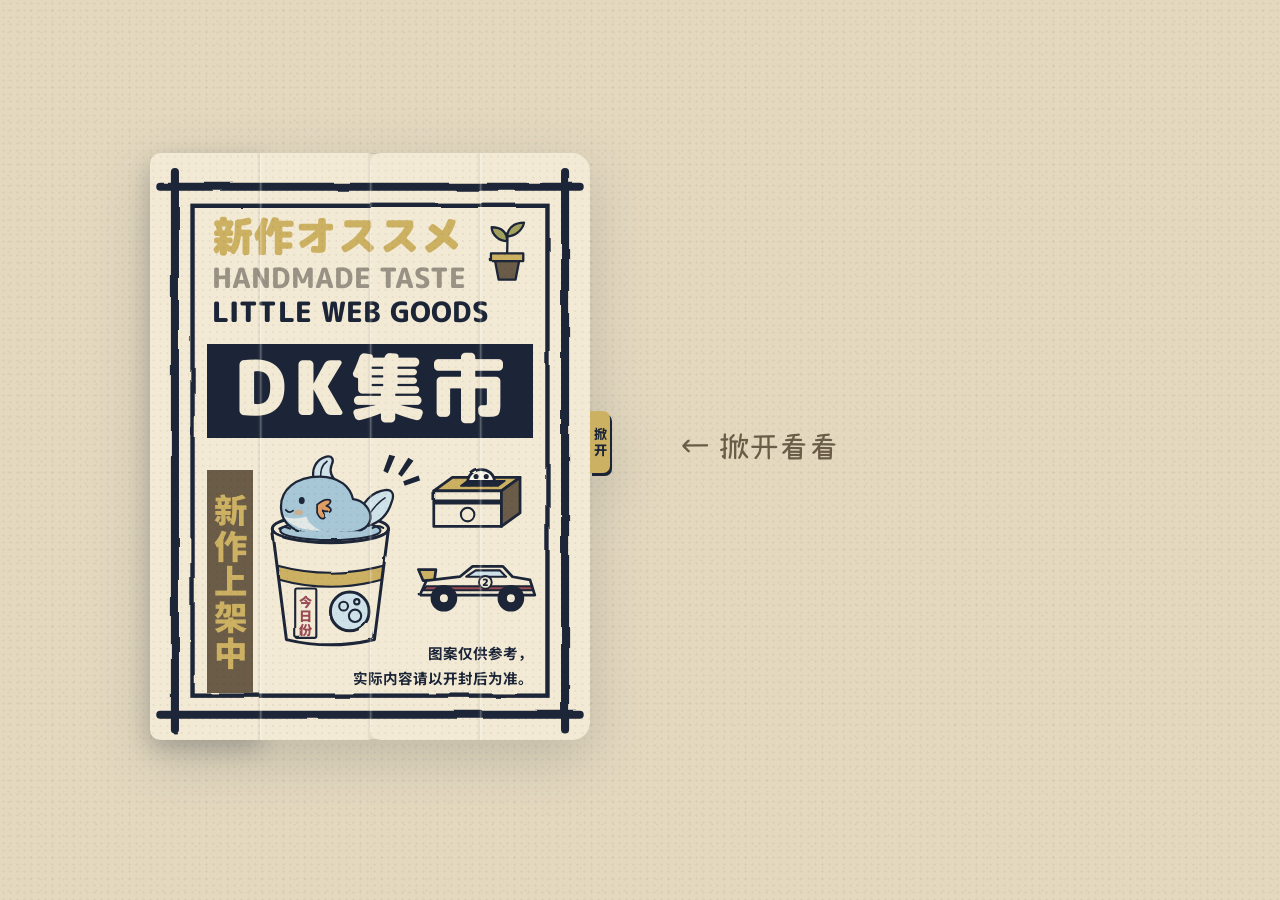
==== commit 10b9d986: "Handwritten lines in Xiaolai (OFL), self-hosted as a 19 KB subset tools/subset-hand-font.sh rebuilds" ====
--- a/site/index.html
+++ b/site/index.html
@@ -12,7 +12,7 @@
 <link rel="icon" href="favicon.svg" type="image/svg+xml">
 <link rel="preconnect" href="https://fonts.googleapis.com">
 <link rel="preconnect" href="https://fonts.gstatic.com" crossorigin>
-<link rel="stylesheet" href="https://fonts.googleapis.com/css2?family=M+PLUS+Rounded+1c:wght@500;800;900&family=Noto+Sans+SC:wght@400;500;700;900&family=ZCOOL+KuaiLe&family=IBM+Plex+Mono:wght@500&display=swap">
+<link rel="stylesheet" href="https://fonts.googleapis.com/css2?family=M+PLUS+Rounded+1c:wght@500;800;900&family=Noto+Sans+SC:wght@400;500;700;900&family=IBM+Plex+Mono:wght@500&display=swap">
 <link rel="stylesheet" href="assets/dk.css">
 <script src="assets/dk.js" defer></script>
 </head>
--- a/site/assets/dk.css
+++ b/site/assets/dk.css
@@ -1,4 +1,6 @@
 /* Layout: one screen — a folding pad cover on the left, the picked project's info beside it. */
+/* handwritten lines: Xiaolai (SIL OFL 1.1, lxgw/kose-font), subset to the site's text by tools/subset-hand-font.sh */
+@font-face { font-family: "Xiaolai DK"; src: url("fonts/xiaolai-sub.woff2") format("woff2"); font-display: swap; }
 :root {
   /* color: retro package print, single deliberate light look */
   --table: #E4D9BF;
@@ -18,7 +20,7 @@
   /* type */
   --f-cn: "Noto Sans SC", "PingFang SC", "Microsoft YaHei", sans-serif;
   --f-round: "M PLUS Rounded 1c", "Noto Sans SC", "Hiragino Maru Gothic ProN", sans-serif;
-  --f-hand: "ZCOOL KuaiLe", "Hannotate SC", "Kaiti SC", cursive;
+  --f-hand: "Xiaolai DK", "Hannotate SC", "Kaiti SC", cursive;
   --f-mono: "IBM Plex Mono", ui-monospace, "SFMono-Regular", monospace;
   color-scheme: light;
 }
@@ -226,7 +228,7 @@
 .no { margin: 0; font-family: var(--f-mono); font-size: 12px; letter-spacing: .12em; color: var(--umber); }
 .detail h2 { margin: 0; font-size: clamp(36px, 5vw, 52px); font-weight: 900; line-height: 1.1; letter-spacing: .04em; }
 .en { margin: -6px 0 0; font-family: var(--f-round); font-weight: 800; font-size: 13px; letter-spacing: .16em; color: var(--gray); }
-.desc { margin: 2px 0 0; font-family: var(--f-hand); font-size: 20px; line-height: 1.6; letter-spacing: .03em; color: var(--ink-2); max-width: 26em; text-wrap: pretty; }
+.desc { margin: 2px 0 0; font-family: var(--f-hand); font-size: 21px; line-height: 1.55; color: var(--ink-2); max-width: 26em; text-wrap: pretty; }
 .chips { display: flex; gap: 8px; flex-wrap: wrap; margin: 0; padding: 0; list-style: none; }
 .chips li { font-size: 12px; font-weight: 700; padding: 1px 10px 2px; border: 1.5px solid var(--ink); border-radius: 999px; }
 .go {
@@ -263,7 +265,7 @@
   .inside .no { font-size: 2.8cqw; }
   .inside .detail h2 { font-size: 9.5cqw; }
   .inside .en { margin-top: -1.2cqw; font-size: 2.9cqw; }
-  .inside .desc { margin-top: .4cqw; font-size: 4.8cqw; line-height: 1.55; }
+  .inside .desc { margin-top: .4cqw; font-size: 5.2cqw; line-height: 1.5; }
   .inside .chips { gap: 1.6cqw; }
   .inside .chips li { font-size: 3cqw; padding: .2cqw 2.4cqw .5cqw; border-width: .4cqw; }
   .inside .go { margin-top: 3cqw; gap: 3cqw; padding: 3cqw 4cqw; box-shadow: 1cqw 1.2cqw 0 var(--mustard); }
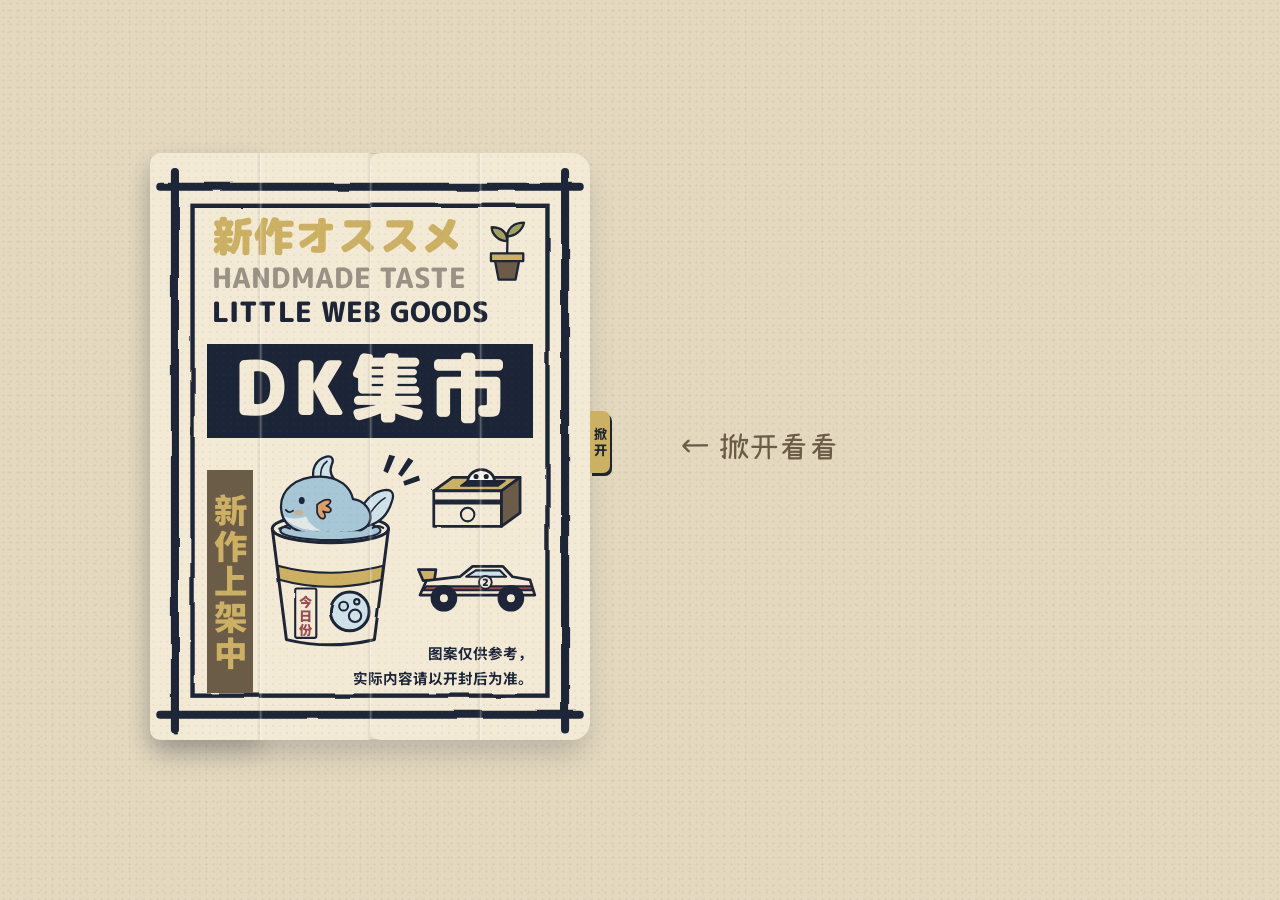
==== commit 1e29a3fb: "Make the cover fold cheaper to composite - Pad shadow: box-shadow on the screen instead of filter: d" ====
--- a/site/index.html
+++ b/site/index.html
@@ -115,16 +115,19 @@
               <p class="a-kicker">新作オススメ</p>
               <p class="a-en1">HANDMADE TASTE</p>
               <p class="a-en2">LITTLE WEB GOODS</p>
-              <svg class="a-sprout rough" viewBox="0 0 60 84"><use href="#sprout"/></svg>
+              <svg class="a-sprout" viewBox="0 0 60 84"><use class="rough" href="#sprout"/></svg>
               <div class="a-banner"><b>DK集市</b></div>
               <div class="a-tag">新作上架中</div>
               <svg class="a-burst" viewBox="0 0 60 50"><g class="f-ink"><path d="M6 30 L14 8 L22 10 L12 33 Z"/><path d="M26 34 L40 12 L47 16 L31 38 Z"/><path d="M33 44 L54 36 L56 43 L35 50 Z"/></g></svg>
-              <svg class="a-cup rough" viewBox="0 -60 160 235">
+              <svg class="a-cup" viewBox="0 -60 160 235">
                 <g class="s-ink" stroke-width="3.4" stroke-linejoin="round" stroke-linecap="round">
+                  <g class="rough">
                   <ellipse class="f-paper" cx="80" cy="34" rx="66" ry="16"/>
                   <ellipse class="f-water" stroke-width="2.4" cx="80" cy="36" rx="57" ry="11"/>
                   <path class="f-none" stroke-width="2.4" d="M22 34 q6 -4 12 0 M128 33 q6 -4 12 0"/>
+                  </g>
                   <g clip-path="url(#cupclip)"><use class="a-zz" href="#mudkip" x="4" y="-54" width="152" height="106"/></g>
+                  <g class="rough">
                   <path class="f-paper" d="M14 34 A66 16 0 0 0 146 34 L130 160 Q80 172 30 160 Z"/>
                   <path class="f-must" stroke-width="2.4" d="M20 76 Q80 92 140 76 L138 92 Q80 108 22 92 Z"/>
                   <rect class="f-paper" stroke-width="2.4" x="40" y="102" width="24" height="56" rx="2"/>
@@ -133,21 +136,24 @@
                   <circle class="f-none" stroke-width="2.4" cx="95" cy="122" r="5"/>
                   <circle class="f-none" stroke-width="2.4" cx="108" cy="133" r="7"/>
                   <circle class="f-none" stroke-width="2.4" cx="110" cy="117" r="3"/>
+                  </g>
                 </g>
               </svg>
-              <svg class="a-match rough" viewBox="0 0 130 100">
+              <svg class="a-match" viewBox="0 0 130 100">
                 <g class="s-ink" stroke-width="3.2" stroke-linejoin="round" stroke-linecap="round">
-                  <path class="f-must" d="M8 46 L30 30 L110 30 L88 46 Z"/>
+                  <path class="f-must rough" d="M8 46 L30 30 L110 30 L88 46 Z"/>
                   <g class="a-head"><path class="f-white" d="M48 39 C46 16 80 14 80 37 Z"/>
                   <g class="a-eyes"><circle class="f-ink" stroke="none" cx="58" cy="29" r="3"/><circle class="f-ink" stroke="none" cx="70" cy="29" r="3"/></g></g>
+                  <g class="rough">
                   <path class="f-ink" stroke-width="2" d="M40 40 L48 34 L92 34 L84 40 Z"/>
                   <path class="f-paper" d="M8 46 H88 V88 H8 Z"/>
                   <path class="f-ink" stroke="none" d="M8 56 H88 V62 H8 Z"/>
                   <circle class="f-paper" stroke-width="2.4" cx="48" cy="74" r="8"/>
                   <path class="f-umber" d="M88 46 L110 30 V72 L88 88 Z"/>
+                  </g>
                 </g>
               </svg>
-              <svg class="a-car rough" viewBox="0 0 160 84"><use href="#car"/></svg>
+              <svg class="a-car" viewBox="0 0 160 84"><use class="rough" href="#car"/></svg>
               <p class="a-fine"><span>图案仅供参考，</span><span>实际内容请以开封后为准。</span></p>
               <span class="a-crease" style="left:25%"></span>
               <span class="a-crease" style="left:50%"></span>
--- a/site/assets/dk.css
+++ b/site/assets/dk.css
@@ -51,7 +51,7 @@
 .inside {
   position: absolute; inset: 0; background: var(--paper);
   border-radius: 2.8cqw 4cqw 4cqw 2.8cqw;
-  box-shadow: inset 0 0 0 1px rgba(28,37,55,.15), inset 0 0 40px rgba(107,92,72,.18);
+  box-shadow: inset 0 0 0 1px rgba(28,37,55,.15), inset 0 0 40px rgba(107,92,72,.18), 0 18px 28px -4px rgba(28,37,55,.2);
   padding: 9cqw 7cqw 7cqw 31cqw;
   display: flex; flex-direction: column; gap: 3.2cqw;
 }
@@ -98,7 +98,7 @@
 .art { position: absolute; top: 0; left: 0; width: 100%; height: 100%; container-type: inline-size; background: var(--paper); overflow: hidden; font-family: var(--f-round); }
 .art::after { /* paper grain */
   content: ""; position: absolute; inset: 0; pointer-events: none;
-  background-image: radial-gradient(rgba(107,92,72,.09) 1px, transparent 1.3px); background-size: 1.6cqw 1.6cqw; mix-blend-mode: multiply;
+  background-image: radial-gradient(rgba(107,92,72,.08) 1px, transparent 1.3px); background-size: 1.6cqw 1.6cqw;
 }
 .art > * { position: absolute; }
 .art .frame { inset: 0; width: 100%; height: 100%; }
@@ -164,7 +164,6 @@
 
 /* ---------- pad ---------- */
 .pad { position: relative; width: 100%; }
-.stage { filter: drop-shadow(0 18px 28px rgba(28,37,55,.18)); }
 .inside { padding: 8cqw 6cqw 8cqw 31cqw; justify-content: center; gap: 0; }
 /* the screen is a little shop shelf: each work stands on a plank, its name on a price card beside it */
 .inside ol {
@@ -176,15 +175,15 @@
 .inside ol > li::after { /* plank: top face, then its front edge */
   content: ""; display: block; height: 3.2cqw; margin: 0 -2.6cqw;
   background: linear-gradient(var(--kraft) 0 45%, var(--umber) 45%); border-block: .6cqw solid var(--ink);
-  box-shadow: 0 1.6cqw 1.2cqw -.6cqw rgba(107,92,72,.35);
+  box-shadow: 0 1.6cqw 1.2cqw -.6cqw rgba(107,92,72,.35); cursor: pointer;
 }
 .inside ol > li:last-child::after { border-bottom: 0; border-radius: 0 0 1cqw 1cqw; box-shadow: none; }
 .pick {
   width: 100%; display: grid; grid-template-columns: 23cqw minmax(0, 1fr); align-items: end; gap: 3cqw;
   margin-bottom: -.2cqw; padding: 0 1cqw; border: 0; background: none;
-  font: inherit; color: inherit; text-align: left; cursor: pointer;
-}
-.pick .ico { display: block; height: 17cqw; transform-origin: 50% 100%; transition: transform .35s cubic-bezier(.3,1.6,.5,1); }
+  font: inherit; color: inherit; text-align: left; cursor: pointer; -webkit-tap-highlight-color: transparent;
+}
+.pick .ico { cursor: default; display: block; height: 17cqw; transform-origin: 50% 100%; transition: transform .35s cubic-bezier(.3,1.6,.5,1); }
 .pick .ico svg { display: block; width: 100%; height: 100%; filter: drop-shadow(.4cqw .3cqw 0 rgba(107,92,72,.3)); }
 .pick > span:last-child { /* price card standing on the plank */
   justify-self: start; position: relative; margin-bottom: .2cqw; padding: 1.2cqw 2.6cqw 1.6cqw;
@@ -196,7 +195,7 @@
   content: "No.0" counter(shelf); display: block; margin-bottom: .6cqw;
   font: 600 2.2cqw/1 var(--f-mono); letter-spacing: .1em; color: var(--bean);
 }
-.pick:hover .ico { transform: translateY(-1.8cqw) rotate(-4deg); }
+.pick .ico:hover { transform: translateY(-1.8cqw) rotate(-4deg); }
 .pick:hover > span:last-child { transform: rotate(0deg); }
 .pick b { display: block; font-size: 4.4cqw; font-weight: 900; line-height: 1.2; white-space: nowrap; }
 .pick small { display: block; font-family: var(--f-round); font-weight: 800; font-size: 2.4cqw; letter-spacing: .12em; color: var(--umber); }
@@ -251,6 +250,9 @@
   .idle { text-align: center; }
   .idle .up { display: inline; }
   .idle .left { display: none; }
+  /* keep the hint's line box while open, so the centred pad doesn't jump down when it disappears */
+  .idle { transition: opacity .3s, visibility .3s; }
+  .idle[hidden] { display: block; visibility: hidden; opacity: 0; }
 
   /* the pad screen holds both views: the list, and one item's page */
   .inside:not(.reading) .detail, .inside.reading ol { display: none; }
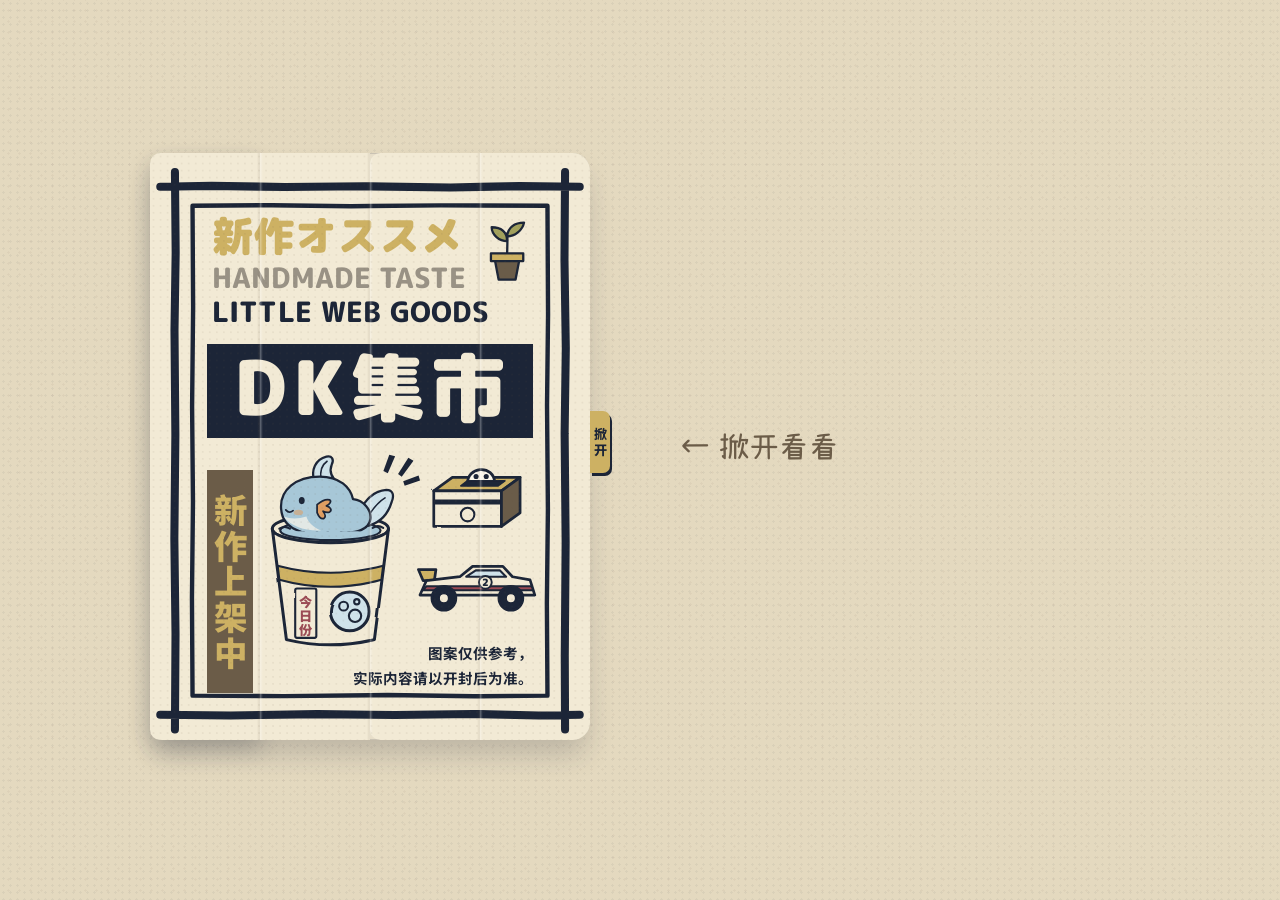
==== commit 2a7f716c: "Render the pad cover border with its artwork" ====
--- a/site/index.html
+++ b/site/index.html
@@ -107,9 +107,16 @@
       <div class="cover" id="cover">
             <div class="art" id="cover-art" aria-hidden="true">
               <svg class="frame" viewBox="0 0 300 400" preserveAspectRatio="none">
-                <g class="rough s-ink f-none" stroke-linecap="round">
-                  <path stroke-width="5.5" d="M7 23 H293 M17 13 V393 M283 13 V393 M7 383 H293"/>
-                  <rect stroke-width="3" x="29" y="36" width="242" height="334"/>
+                <!-- Draw the uneven frame directly so it paints with each folding strip. -->
+                <g class="s-ink f-none" stroke-linecap="round" stroke-linejoin="round">
+                  <path stroke-width="5.5" d="M7 23 L42 22.4 92 23.2 146 22.7 205 23.5 252 22.6 293 23
+                    M17 13 L17.5 68 16.7 121 17.3 192 16.6 263 17.4 328 17 393
+                    M283 13 L282.6 73 283.5 133 282.7 191 283.4 265 282.8 343 283 393
+                    M7 383 L55 383.5 114 382.6 167 383.2 220 382.5 265 383.5 293 383"/>
+                  <path stroke-width="3" d="M29 36 L83 35.6 137 36.3 198 35.7 271 36
+                    L271.4 110 270.7 172 271.3 243 270.6 307 271 370
+                    L221 370.4 162 369.6 91 370.3 29 370
+                    L28.6 303 29.3 238 28.7 173 29.4 105 Z"/>
                 </g>
               </svg>
               <p class="a-kicker">新作オススメ</p>
--- a/site/assets/dk.css
+++ b/site/assets/dk.css
@@ -55,7 +55,10 @@
   padding: 9cqw 7cqw 7cqw 31cqw;
   display: flex; flex-direction: column; gap: 3.2cqw;
 }
-.cover { position: absolute; inset: 0; transform-style: preserve-3d; cursor: pointer; }
+.cover {
+  position: absolute; inset: 0; transform-style: preserve-3d; cursor: pointer;
+  -webkit-tap-highlight-color: transparent;
+}
 .cover > .art { box-shadow: 0 2cqw 5cqw rgba(28,37,55,.25); }
 .seg { position: absolute; top: 0; left: 0; width: 25%; height: 100%; transform-style: preserve-3d; transform-origin: left center; transition: transform 1s cubic-bezier(.65,.02,.25,1); }
 .seg .seg { left: 100%; width: 100%; }
@@ -145,7 +148,9 @@
   4% { transform: translateY(-.5cqw); } 8% { transform: none; } 12% { transform: translateY(-.5cqw); } 16% { transform: none; }
   22% { transform: translateX(-.8cqw) rotate(-3deg); } 30% { transform: translateX(1.4cqw) rotate(1deg); } 40% { transform: none; }
 }
-.stage.open .art, .stage.open .art *, .stage.open .art *::after { animation-play-state: paused; }
+:is(.stage.open, .cover.folding) .art,
+:is(.stage.open, .cover.folding) .art *,
+:is(.stage.open, .cover.folding) .art *::after { animation-play-state: paused; }
 
 .a-crease { top: 0; bottom: 0; width: 1.4cqw; transform: translateX(-50%); pointer-events: none;
   background: linear-gradient(90deg, transparent, rgba(107,92,72,.12) 40%, rgba(255,255,255,.3) 55%, transparent); }
@@ -253,6 +258,39 @@
   /* keep the hint's line box while open, so the centred pad doesn't jump down when it disappears */
   .idle { transition: opacity .3s, visibility .3s; }
   .idle[hidden] { display: block; visibility: hidden; opacity: 0; }
+
+  /* Project the accordion onto one plane. The signed edge runs from 1 (front)
+     to -1 (back), and the strips stack in their DOM order. */
+  .stage { perspective: none; }
+  .cover {
+    --fold-edge: 1;
+    --fold-front: max(0, var(--fold-edge));
+    --fold-back: max(0, -1 * var(--fold-edge));
+    transform-style: flat;
+    z-index: 1;
+  }
+  .stage.open .cover { --fold-edge: -1; }
+  .seg { display: contents; transition: none; }
+  .seg > .face { width: 25%; right: auto; }
+  .seg > .face, .cover .pull > span { -webkit-backface-visibility: visible; backface-visibility: visible; }
+  .s0 > .back, .s2 > .back { display: none; }
+  .s1 > .front, .s3 > .front { transform-origin: left center; }
+  .s1 > .back, .s3 > .back { transform-origin: right center; }
+  .s1 > .front { transform: translateX(100%) scaleX(var(--fold-front)); }
+  .s1 > .back { transform: scaleX(var(--fold-back)); }
+  .s2 > .front { transform: translateX(calc((1 + var(--fold-edge)) * 100%)); }
+  .s3 > .front { transform: translateX(calc((2 + var(--fold-edge)) * 100%)) scaleX(var(--fold-front)); }
+  .s3 > .back { transform: translateX(calc((1 + var(--fold-edge)) * 100%)) scaleX(var(--fold-back)); }
+
+  .cover .pull {
+    left: 0;
+    transform: translateX(calc(50cqw * (1 + var(--fold-edge)) - 100% * var(--fold-back)));
+    transform-origin: left center;
+    transform-style: flat;
+  }
+  .cover .pull > span { pointer-events: none; transition: none; }
+  .cover .pull .pf { transform: none; opacity: var(--fold-front); }
+  .cover .pull .pb { transform: none; opacity: var(--fold-back); }
 
   /* the pad screen holds both views: the list, and one item's page */
   .inside:not(.reading) .detail, .inside.reading ol { display: none; }
